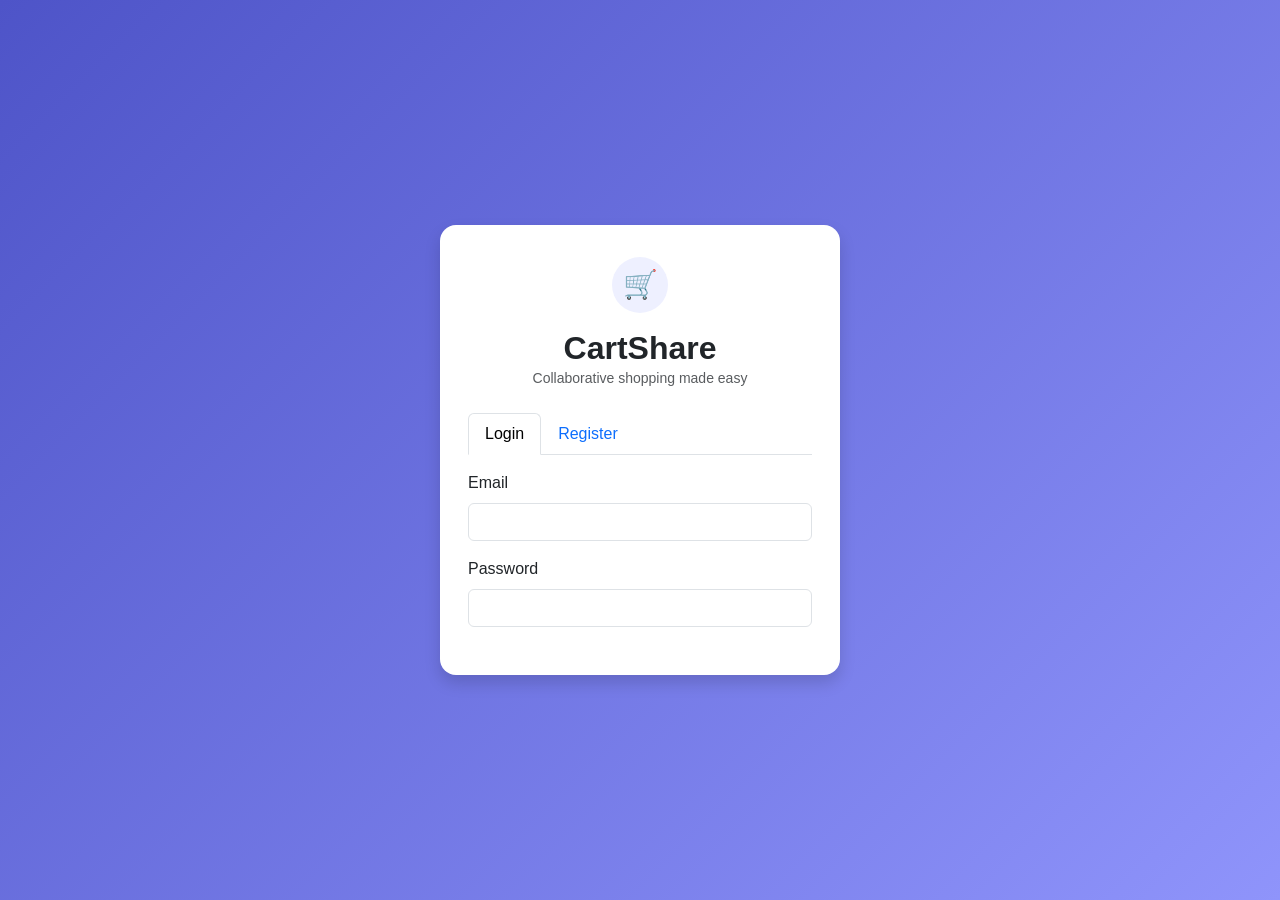
==== index.html @ 2c144b8f "Create index.html" ====
<!DOCTYPE html>
<html lang="en">
<head>
  <meta charset="UTF-8">
  <meta name="viewport" content="width=device-width, initial-scale=1.0">
  <title>CartShare | Login</title>
  <link href="https://cdn.jsdelivr.net/npm/bootstrap@5.3.0/dist/css/bootstrap.min.css" rel="stylesheet">
  <link rel="stylesheet" href="css/style.css">
</head>
<body class="auth-body">

  <div class="auth-wrapper d-flex align-items-center justify-content-center">
    <div class="auth-card shadow">
      <div class="text-center mb-4">
        <div class="brand-icon mx-auto mb-3">🛒</div>
        <h2 class="fw-bold mb-0">CartShare</h2>
        <p class="text-muted small">Collaborative shopping made easy</p>
      </div>

      <ul class="nav nav-tabs mb-3" id="authTabs" role="tablist">
        <li class="nav-item" role="presentation">
          <button class="nav-link active" id="login-tab" data-bs-toggle="tab" data-bs-target="#login" type="button">Login</button>
        </li>
        <li class="nav-item" role="presentation">
          <button class="nav-link" id="register-tab" data-bs-toggle="tab" data-bs-target="#register" type="button">Register</button>
        </li>
      </ul>

      <div class="tab-content">
        <div class="tab-pane fade show active" id="login">
          <form id="loginForm">
            <div class="mb-3">
              <label class="form-label">Email</label>
              <input type="email" class="form-control" id="loginEmail" required>
            </div>
            <div class="mb-3">
              <label class="form-label">Password</label>
              <input type="password" class="form-control" id="loginPassword" required>
            </div>
            <div id="loginError" class="text-danger mb-2 small"></div>
            <button type="submit" class="btn btn-primary
---- css/style.css ----
/* =========================================================
   CartShare - style.css
   ========================================================= */

body {
  font-family: 'Segoe UI', Roboto, Arial, sans-serif;
  background-color: #f4f6f9;
}

/* ---------- AUTH PAGE ---------- */

.auth-body {
  min-height: 100vh;
  background: linear-gradient(135deg, #4e54c8, #8f94fb);
}

.auth-wrapper {
  min-height: 100vh;
  padding: 20px;
}

.auth-card {
  background: #ffffff;
  border-radius: 16px;
  padding: 32px 28px;
  width: 100%;
  max-width: 400px;
}

.brand-icon {
  width: 56px;
  height: 56px;
  border-radius: 50%;
  background: #eef0ff;
  display: flex;
  align-items: center;
  justify-content: center;
  font-size: 28px;
}

#authTab .nav-link {
  color: #4e54c8;
}

#authTab .nav-link.active {
  background-color: #4e54c8;
  color: #fff;
}

/* ---------- DASHBOARD: HEADER ---------- */

.app-navbar {
  background: linear-gradient(135deg, #4e54c8, #8f94fb);
}

/* ---------- DASHBOARD: ROOM GATE ---------- */

.room-gate-wrapper {
  min-height: 80vh;
  padding: 20px;
}

.room-gate-card {
  background: #fff;
  border-radius: 16px;
  padding: 32px;
  width: 100%;
  max-width: 420px;
}

/* ---------- DASHBOARD: PRODUCT GALLERY ---------- */

.product-card {
  background: #fff;
  border-radius: 12px;
  padding: 16px;
  display: flex;
  flex-direction: column;
  transition: transform 0.15s ease;
}

.product-card:hover {
  transform: translateY(-3px);
}

.product-emoji {
  font-size: 2rem;
  margin-bottom: 6px;
}

/* ---------- DASHBOARD: CART PANEL ---------- */

.cart-panel, .activity-panel {
  background: #fff;
  border-radius: 12px;
  padding: 18px;
  height: 100%;
}

.cart-items-list {
  max-height: 320px;
  overflow-y: auto;
}

.cart-item {
  border-bottom: 1px solid #eee;
  padding-bottom: 6px;
}

/* ---------- DASHBOARD: ACTIVITY FEED ---------- */

.activity-feed {
  max-height: 420px;
  overflow-y: auto;
  font-size: 0.8rem;
}

.activity-entry {
  border-bottom: 1px solid #f0f0f0;
  padding: 6px 0;
}

/* ---------- RESPONSIVE TWEAKS ---------- */

@media (max-width: 991px) {
  .cart-panel, .activity-panel {
    margin-top: 12px;
  }
}

/* ---------- RECEIPT PAGE (SCREEN VIEW) ---------- */

.receipt-toolbar {
  background: #fff;
  border-bottom: 1px solid #e5e5e5;
}

.receipt-wrapper {
  display: flex;
  justify-content: center;
  padding: 24px 16px;
}

.receipt-card {
  background: #fff;
  border-radius: 12px;
  padding: 32px;
  width: 100%;
  max-width: 640px;
}

.receipt-table th, .receipt-table td {
  font-size: 0.9rem;
}

/* =========================================================
   PRINT MEDIA RULES
   ========================================================= */

@media print {

  .no-print,
  .app-navbar,
  .receipt-toolbar {
    display: none !important;
  }

  body {
    background: #fff !important;
  }

  .receipt-wrapper {
    padding: 0;
  }

  .receipt-card {
    box-shadow: none !important;
    border: none;
    max-width: 100%;
    padding: 0;
  }

  * {
    color: #000 !important;
    background: #fff !important;
  }

  table {
    width: 100%;
  }

  tr {
    page-break-inside: avoid;
  }
}
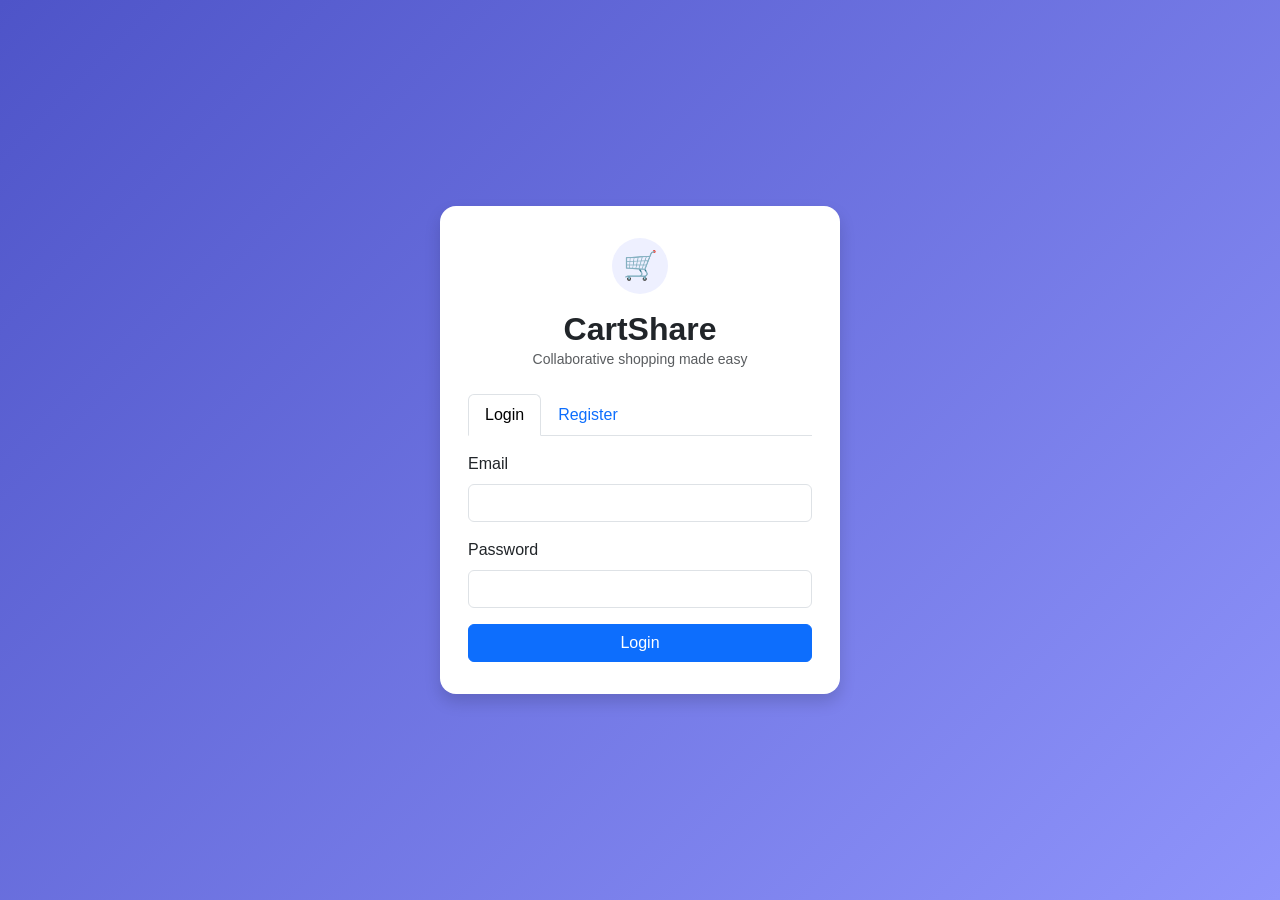
==== commit 80ef7f5f: "Create index.html" ====
--- a/index.html
+++ b/index.html
@@ -38,4 +38,83 @@
               <input type="password" class="form-control" id="loginPassword" required>
             </div>
             <div id="loginError" class="text-danger mb-2 small"></div>
-            <button type="submit" class="btn btn-primary
+            <button type="submit" class="btn btn-primary w-100">Login</button>
+          </form>
+        </div>
+
+        <div class="tab-pane fade" id="register">
+          <form id="registerForm">
+            <div class="mb-3">
+              <label class="form-label">Name</label>
+              <input type="text" class="form-control" id="registerName" required>
+            </div>
+            <div class="mb-3">
+              <label class="form-label">Email</label>
+              <input type="email" class="form-control" id="registerEmail" required>
+            </div>
+            <div class="mb-3">
+              <label class="form-label">Password</label>
+              <input type="password" class="form-control" id="registerPassword" required>
+            </div>
+            <div id="registerError" class="text-danger mb-2 small"></div>
+            <div id="registerSuccess" class="text-success mb-2 small"></div>
+            <button type="submit" class="btn btn-success w-100">Register</button>
+          </form>
+        </div>
+      </div>
+    </div>
+  </div>
+
+  <script src="https://cdn.jsdelivr.net/npm/bootstrap@5.3.0/dist/js/bootstrap.bundle.min.js"></script>
+  <script src="app.js"></script>
+  <script>
+    document.addEventListener('DOMContentLoaded', function() {
+      if (getCurrentUser()) {
+        window.location.href = 'dashboard.html';
+      }
+
+      document.getElementById('loginForm').addEventListener('submit', function(e) {
+        e.preventDefault();
+        const email = document.getElementById('loginEmail').value;
+        const password = document.getElementById('loginPassword').value;
+        const errorBox = document.getElementById('loginError');
+        
+        const users = getUsers();
+        const user = users.find(u => u.email === email && u.password === password);
+
+        if (!user) {
+          errorBox.textContent = 'Invalid email or password';
+          return;
+        }
+        
+        setCurrentUser(user);
+        window.location.href = 'dashboard.html';
+      });
+
+      document.getElementById('registerForm').addEventListener('submit', function(e) {
+        e.preventDefault();
+        const name = document.getElementById('registerName').value;
+        const email = document.getElementById('registerEmail').value;
+        const password = document.getElementById('registerPassword').value;
+        const errorBox = document.getElementById('registerError');
+        const successBox = document.getElementById('registerSuccess');
+
+        const users = getUsers();
+        if (users.find(u => u.email === email)) {
+          errorBox.textContent = 'Email already registered';
+          successBox.textContent = '';
+          return;
+        }
+
+        const newUser = { name, email, password };
+        users.push(newUser);
+        saveUsers(users);
+        
+        errorBox.textContent = '';
+        successBox.textContent = 'Registration successful! Please login.';
+        document.getElementById('registerForm').reset();
+      });
+    });
+  </script>
+</body>
+</html>
